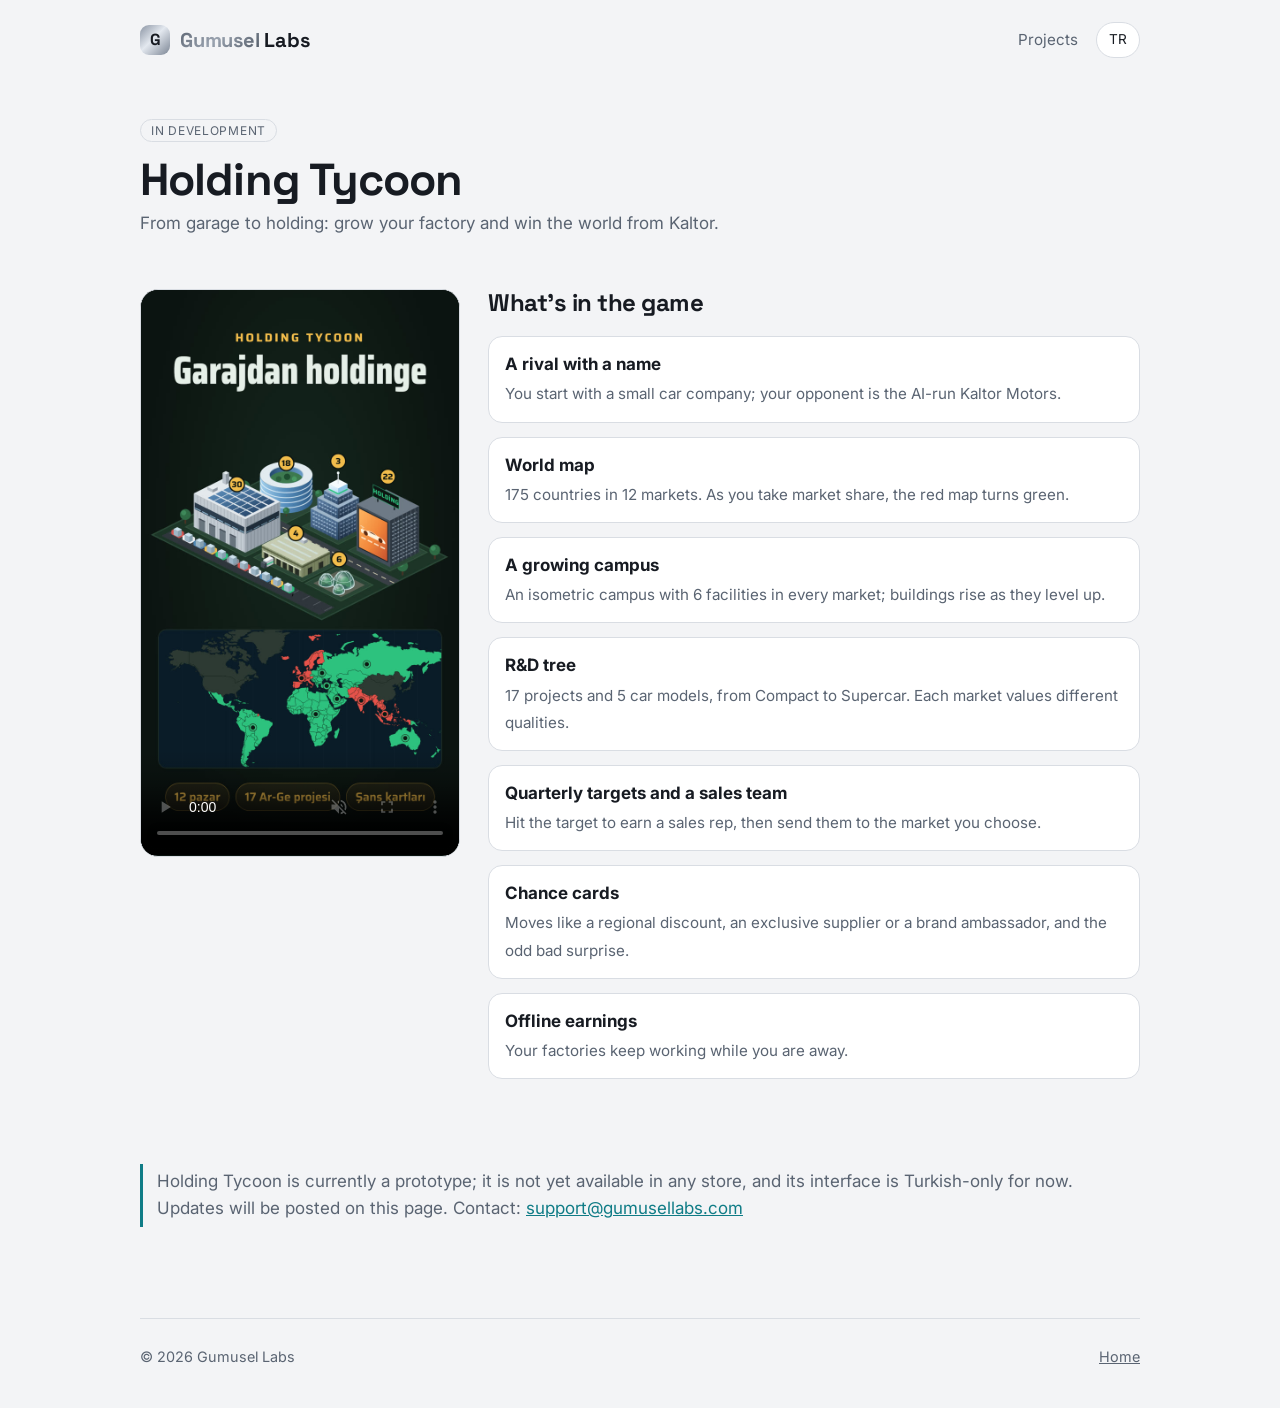
==== holding-tycoon/index.html @ f31e8480 "Holding Tycoon proje sayfası ve ana sayfa kartı Co-Authored-By: Claude Opus 5.5 <noreply@anthropic.c" ====
<!doctype html>
<html lang="en" data-l="en">
<head>
<meta charset="utf-8">
<meta name="viewport" content="width=device-width, initial-scale=1">
<title>Holding Tycoon – Gumusel Labs</title>
<meta name="description" content="Holding Tycoon: an idle tycoon game in development. Grow from a garage to a holding and win the world map from your rival.">
<meta property="og:title" content="Holding Tycoon">
<meta property="og:image" content="https://www.gumusellabs.com/assets/holding-tycoon/poster.jpg">
<link rel="icon" href="/assets/favicon.svg" type="image/svg+xml">
<link rel="preconnect" href="https://fonts.googleapis.com">
<link rel="preconnect" href="https://fonts.gstatic.com" crossorigin>
<link rel="stylesheet" href="https://fonts.googleapis.com/css2?family=Inter:wght@400;600&family=Space+Grotesk:wght@700&display=swap">
<link rel="stylesheet" href="/style.css">
<script src="/lang.js"></script>
</head>
<body>
<div class="wrap">
  <header class="top">
    <a class="brand" href="/"><span class="mark">G</span><span><b>Gumusel</b> Labs</span></a>
    <nav class="links">
      <a href="/#projects"><span lang="tr">Projeler</span><span lang="en">Projects</span></a>
      <button class="lang" type="button" aria-label="Language"><span lang="tr">EN</span><span lang="en">TR</span></button>
    </nav>
  </header>

  <div class="game-head">
    <div>
      <span class="tag"><span lang="tr">Geliştiriliyor</span><span lang="en">In development</span></span>
      <h1 style="margin-top:12px">Holding Tycoon</h1>
      <p lang="tr">Garajdan holdinge: fabrikanı büyüt, dünyayı Kaltor'dan kap.</p>
      <p lang="en">From garage to holding: grow your factory and win the world from Kaltor.</p>
    </div>
  </div>

  <section class="split">
    <video controls muted playsinline preload="metadata" poster="/assets/holding-tycoon/poster.jpg" width="1080" height="1920">
      <source src="/assets/holding-tycoon/fragman.mp4" type="video/mp4">
    </video>
    <div>
      <h2><span lang="tr">Oyunda neler var</span><span lang="en">What's in the game</span></h2>
      <ul class="features" lang="tr">
        <li><b>Adı olan bir rakip</b><span>Küçük bir otomobil şirketiyle başlarsın; karşında yapay zekâ rakibin Kaltor Motors var.</span></li>
        <li><b>Dünya haritası</b><span>175 ülke 12 pazara ayrılır. Pazar payını aldıkça kırmızı harita yeşile döner.</span></li>
        <li><b>Büyüyen yerleşke</b><span>Her pazarda 6 tesisli izometrik bir yerleşke; binalar seviye atladıkça yükselir.</span></li>
        <li><b>Ar-Ge ağacı</b><span>17 proje, Kompakt'tan Süper Spor'a 5 model. Her pazarın önem verdiği nitelikler farklı.</span></li>
        <li><b>Çeyrek hedefleri ve satış ekibi</b><span>Hedefi tutturunca gelen temsilciyi haritada istediğin pazara gönderirsin.</span></li>
        <li><b>Şans kartları</b><span>Bölgesel indirim, özel tedarikçi, marka elçisi gibi hamleler; bazen de kötü sürprizler.</span></li>
        <li><b>Çevrimdışı kazanç</b><span>Sen yokken fabrikalar çalışmaya devam eder.</span></li>
      </ul>
      <ul class="features" lang="en">
        <li><b>A rival with a name</b><span>You start with a small car company; your opponent is the AI-run Kaltor Motors.</span></li>
        <li><b>World map</b><span>175 countries in 12 markets. As you take market share, the red map turns green.</span></li>
        <li><b>A growing campus</b><span>An isometric campus with 6 facilities in every market; buildings rise as they level up.</span></li>
        <li><b>R&amp;D tree</b><span>17 projects and 5 car models, from Compact to Supercar. Each market values different qualities.</span></li>
        <li><b>Quarterly targets and a sales team</b><span>Hit the target to earn a sales rep, then send them to the market you choose.</span></li>
        <li><b>Chance cards</b><span>Moves like a regional discount, an exclusive supplier or a brand ambassador, and the odd bad surprise.</span></li>
        <li><b>Offline earnings</b><span>Your factories keep working while you are away.</span></li>
      </ul>
    </div>
  </section>

  <section>
    <p class="note" lang="tr">Holding Tycoon şu an bir prototip; henüz hiçbir mağazada yayınlanmadı ve arayüzü şimdilik yalnızca Türkçe. Gelişmeler bu sayfada duyurulacak. İletişim: <a href="mailto:support@gumusellabs.com">support@gumusellabs.com</a></p>
    <p class="note" lang="en">Holding Tycoon is currently a prototype; it is not yet available in any store, and its interface is Turkish-only for now. Updates will be posted on this page. Contact: <a href="mailto:support@gumusellabs.com">support@gumusellabs.com</a></p>
  </section>

  <footer>
    <span>© 2026 Gumusel Labs</span>
    <span><a href="/"><span lang="tr">Ana sayfa</span><span lang="en">Home</span></a></span>
  </footer>
</div>
</body>
</html>
---- style.css ----
/* Gumusel Labs: ortak stil. Renkler gümüş tonlu nötrler + tek vurgu. */
:root {
  --bg: #f3f4f6; --surface: #ffffff; --line: #d9dde3; --fg: #171b22; --muted: #5a6472;
  --accent: #0f7c86; --accent-fg: #ffffff;
  --silver: linear-gradient(135deg, #59626f, #9aa3b0 45%, #4f5864);
}
@media (prefers-color-scheme: dark) {
  :root { --bg: #0f1216; --surface: #181c22; --line: #2a3039; --fg: #eef1f5; --muted: #9aa5b4;
    --accent: #45d6cc; --accent-fg: #06282b;
    --silver: linear-gradient(135deg, #aeb7c4, #f1f4f8 45%, #8f99a8); color-scheme: dark; }
}
* { box-sizing: border-box; }
html { -webkit-text-size-adjust: 100%; }
body { margin: 0; background: var(--bg); color: var(--fg); font: 17px/1.6 "Inter", system-ui, "Segoe UI", Roboto, sans-serif; }
a { color: var(--accent); }
img { max-width: 100%; display: block; }
.wrap { max-width: 1040px; margin: 0 auto; padding: 0 20px; }

/* Dil: html[data-l] hangi dildeyse diğerinin öğeleri gizlenir */
html[data-l="tr"] [lang="en"], html[data-l="en"] [lang="tr"] { display: none !important; }

header.top { display: flex; align-items: center; justify-content: space-between; gap: 16px; padding-block: 22px; }
.brand { font: 700 1.25rem/1 "Space Grotesk", system-ui, sans-serif; letter-spacing: -0.01em; color: var(--fg); text-decoration: none; display: inline-flex; align-items: center; gap: 10px; }
.brand .mark { width: 30px; height: 30px; border-radius: 9px; background: linear-gradient(135deg, #8a94a3, #e3e8ef 45%, #7b8594); display: grid; place-items: center; color: #171b22; font-size: 1rem; }
.brand b { background: var(--silver); -webkit-background-clip: text; background-clip: text; color: transparent; }
nav.links { display: flex; align-items: center; gap: 18px; font-size: 0.95rem; }
nav.links a { color: var(--muted); text-decoration: none; }
nav.links a:hover { color: var(--fg); }
.lang { border: 1px solid var(--line); background: var(--surface); color: var(--fg); border-radius: 999px; padding: 6px 12px; font: inherit; font-size: 0.85rem; cursor: pointer; }

.hero { padding-block: 56px 40px; }
.hero h1 { font: 700 clamp(2.2rem, 6vw, 3.6rem)/1.05 "Space Grotesk", system-ui, sans-serif; letter-spacing: -0.03em; margin: 0 0 18px; text-wrap: balance; max-width: 16ch; }
.hero p { color: var(--muted); max-width: 56ch; margin: 0; font-size: 1.1rem; }

h2 { font: 700 1.5rem/1.2 "Space Grotesk", system-ui, sans-serif; letter-spacing: -0.02em; margin: 0 0 18px; }
section { padding-block: 34px; }

.projects { display: grid; grid-template-columns: repeat(auto-fill, minmax(290px, 1fr)); gap: 18px; }
.card { background: var(--surface); border: 1px solid var(--line); border-radius: 18px; overflow: hidden; display: flex; flex-direction: column; text-decoration: none; color: inherit; transition: transform .15s, border-color .15s; }
a.card:hover { transform: translateY(-3px); border-color: var(--accent); }
.card .shot { aspect-ratio: 1024 / 500; object-fit: cover; width: 100%; height: auto; background: #0a6878; }
.card .body { padding: 16px 18px 18px; display: flex; flex-direction: column; gap: 8px; }
.card h3 { margin: 0; font: 700 1.15rem/1.2 "Space Grotesk", system-ui, sans-serif; }
.card p { margin: 0; color: var(--muted); font-size: 0.95rem; }
.tag { align-self: flex-start; font-size: 0.75rem; letter-spacing: 0.06em; text-transform: uppercase; border: 1px solid var(--line); border-radius: 999px; padding: 3px 10px; color: var(--muted); }
.card.empty { border-style: dashed; justify-content: center; min-height: 220px; align-items: center; text-align: center; color: var(--muted); padding: 20px; }

.btn { display: inline-flex; align-items: center; gap: 8px; background: var(--accent); color: var(--accent-fg); text-decoration: none; font-weight: 600; border-radius: 12px; padding: 12px 20px; }
.btn.ghost { background: transparent; color: var(--fg); border: 1px solid var(--line); }
.btn[aria-disabled="true"] { opacity: 0.6; pointer-events: none; }

/* Oyun sayfası */
.game-head { display: flex; gap: 22px; align-items: center; flex-wrap: wrap; padding-block: 36px 18px; }
.game-head img { width: 112px; height: 112px; border-radius: 26px; }
.game-head h1 { font: 700 clamp(1.9rem, 5vw, 2.8rem)/1.1 "Space Grotesk", system-ui, sans-serif; letter-spacing: -0.02em; margin: 0 0 6px; }
.game-head p { margin: 0; color: var(--muted); }
.actions { display: flex; gap: 12px; flex-wrap: wrap; margin-top: 16px; }
.shots { display: flex; gap: 14px; overflow-x: auto; padding-bottom: 10px; scroll-snap-type: x mandatory; }
.shots img { height: 460px; width: auto; max-width: none; border-radius: 18px; border: 1px solid var(--line); scroll-snap-align: start; }
.features { display: grid; grid-template-columns: repeat(auto-fit, minmax(240px, 1fr)); gap: 14px; padding: 0; margin: 0; list-style: none; }
.features li { background: var(--surface); border: 1px solid var(--line); border-radius: 14px; padding: 14px 16px; }
.features b { display: block; margin-bottom: 2px; }
.features span { color: var(--muted); font-size: 0.95rem; }

.prose { max-width: 70ch; }
.prose h1 { font: 700 2rem/1.15 "Space Grotesk", system-ui, sans-serif; letter-spacing: -0.02em; }
.prose h2 { font-size: 1.15rem; margin-top: 1.8em; margin-bottom: 0.4em; }
.prose small { color: var(--muted); }

footer { border-top: 1px solid var(--line); margin-top: 40px; padding-block: 26px 40px; color: var(--muted); font-size: 0.9rem; display: flex; gap: 16px; justify-content: space-between; flex-wrap: wrap; }
footer a { color: var(--muted); }

/* Dikey tanıtım görseli kart başlığında: yerleşkenin olduğu bant görünsün */
.card .shot.tall { object-position: 50% 40%; }
/* Proje sayfasında dikey fragman + yanında metin */
.split { display: grid; grid-template-columns: minmax(0, 320px) minmax(0, 1fr); gap: 28px; align-items: start; }
.split video, .split .poster { width: 100%; height: auto; border-radius: 18px; border: 1px solid var(--line); background: #0b1410; }
.split .features { grid-template-columns: 1fr; }
@media (max-width: 720px) { .split { grid-template-columns: 1fr; } .split video { max-width: 320px; margin-inline: auto; } }
.note { border-left: 3px solid var(--accent); padding: 4px 0 4px 14px; color: var(--muted); }
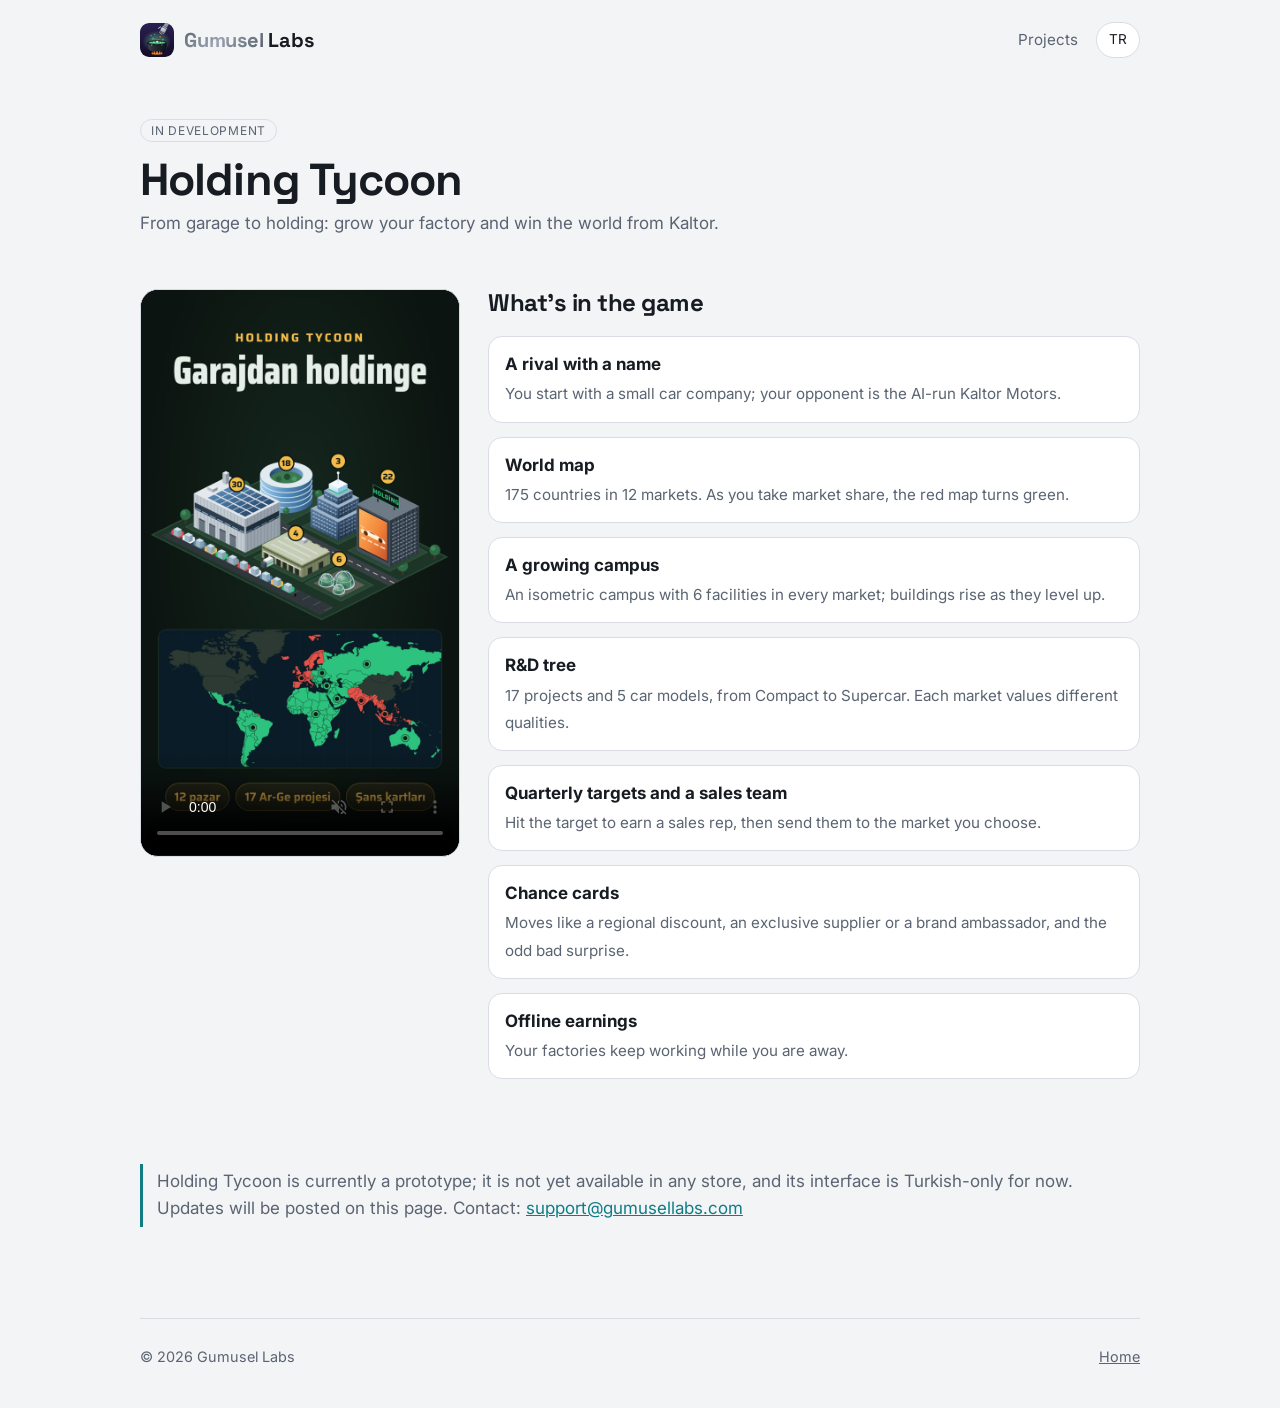
==== commit 25c8dd2f: "Gumusel Labs logosu: kazan ve gümüş el Co-Authored-By: Claude Opus 5.5 <noreply@anthropic.com>" ====
--- a/holding-tycoon/index.html
+++ b/holding-tycoon/index.html
@@ -17,7 +17,7 @@
 <body>
 <div class="wrap">
   <header class="top">
-    <a class="brand" href="/"><span class="mark">G</span><span><b>Gumusel</b> Labs</span></a>
+    <a class="brand" href="/"><img class="mark" src="/assets/favicon.svg" alt="" width="34" height="34"><span><b>Gumusel</b> Labs</span></a>
     <nav class="links">
       <a href="/#projects"><span lang="tr">Projeler</span><span lang="en">Projects</span></a>
       <button class="lang" type="button" aria-label="Language"><span lang="tr">EN</span><span lang="en">TR</span></button>
--- a/style.css
+++ b/style.css
@@ -21,7 +21,7 @@
 
 header.top { display: flex; align-items: center; justify-content: space-between; gap: 16px; padding-block: 22px; }
 .brand { font: 700 1.25rem/1 "Space Grotesk", system-ui, sans-serif; letter-spacing: -0.01em; color: var(--fg); text-decoration: none; display: inline-flex; align-items: center; gap: 10px; }
-.brand .mark { width: 30px; height: 30px; border-radius: 9px; background: linear-gradient(135deg, #8a94a3, #e3e8ef 45%, #7b8594); display: grid; place-items: center; color: #171b22; font-size: 1rem; }
+.brand .mark { width: 34px; height: 34px; border-radius: 9px; }
 .brand b { background: var(--silver); -webkit-background-clip: text; background-clip: text; color: transparent; }
 nav.links { display: flex; align-items: center; gap: 18px; font-size: 0.95rem; }
 nav.links a { color: var(--muted); text-decoration: none; }
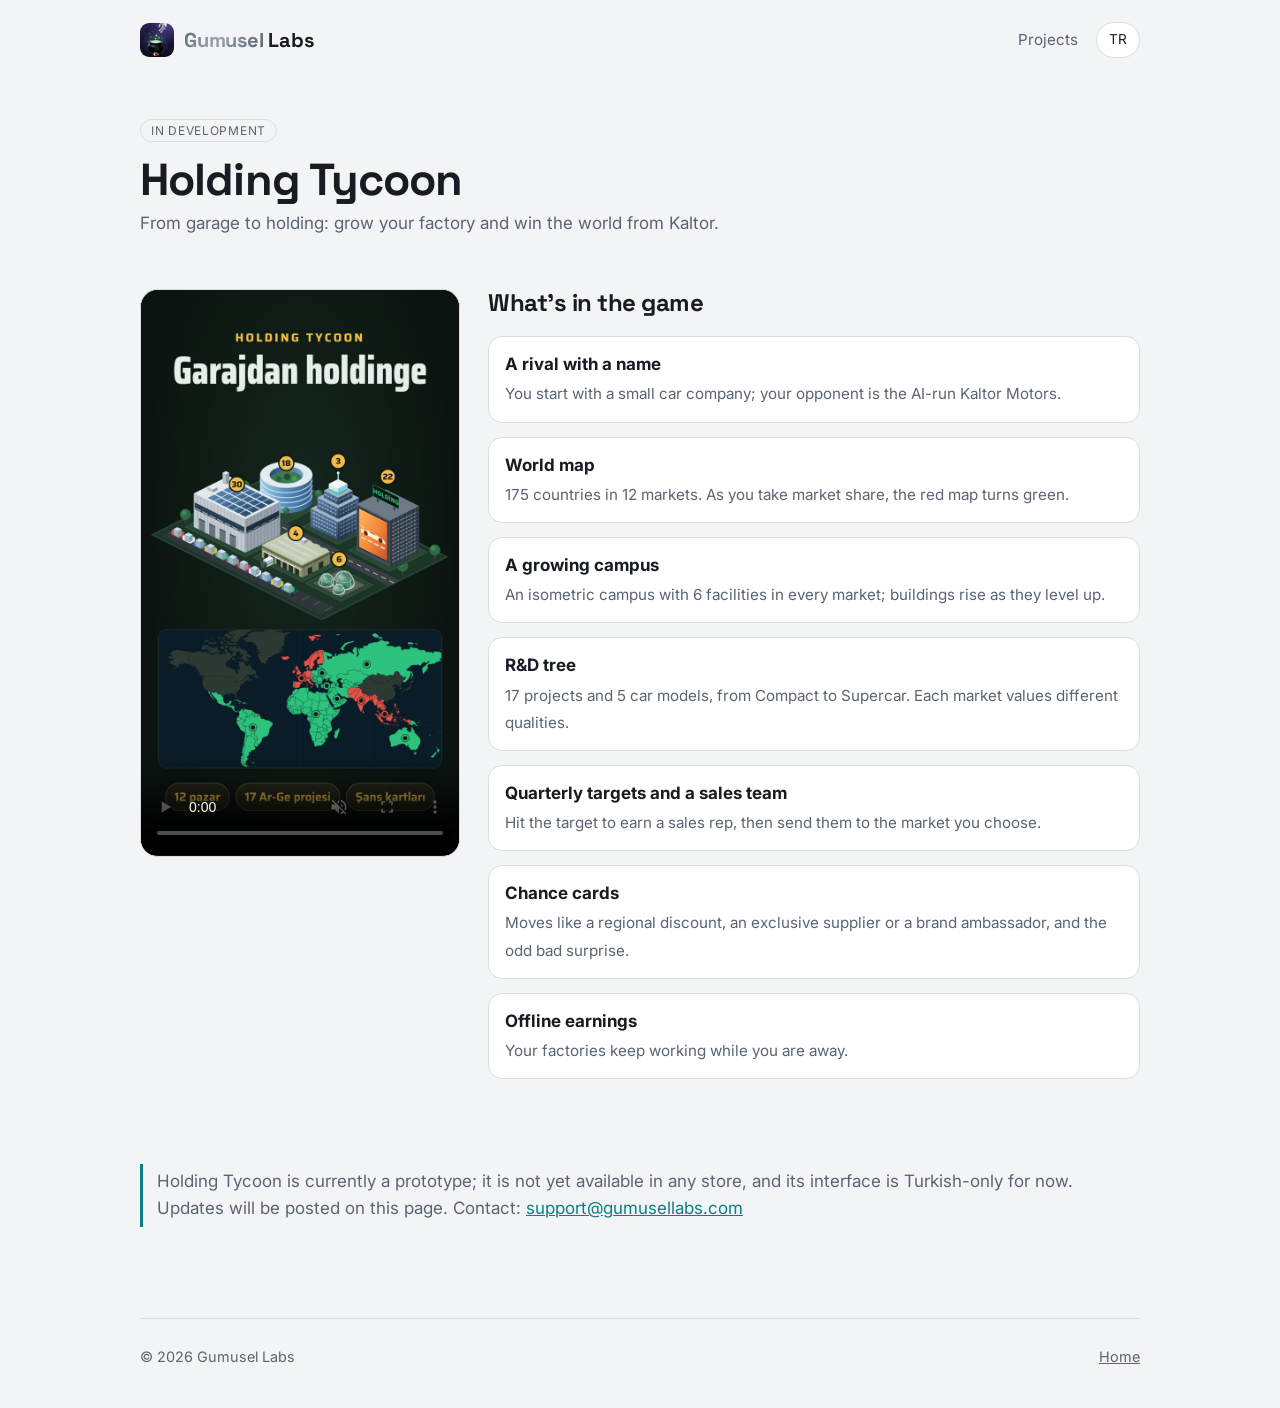
==== commit a9ef9dfe: "Stüdyo logosu: Blender render'ı (kazan ve krom el) Co-Authored-By: Claude Opus 5.5 <noreply@anthropi" ====
--- a/holding-tycoon/index.html
+++ b/holding-tycoon/index.html
@@ -7,7 +7,7 @@
 <meta name="description" content="Holding Tycoon: an idle tycoon game in development. Grow from a garage to a holding and win the world map from your rival.">
 <meta property="og:title" content="Holding Tycoon">
 <meta property="og:image" content="https://www.gumusellabs.com/assets/holding-tycoon/poster.jpg">
-<link rel="icon" href="/assets/favicon.svg" type="image/svg+xml">
+<link rel="icon" href="/assets/icon_192.png" type="image/png">
 <link rel="preconnect" href="https://fonts.googleapis.com">
 <link rel="preconnect" href="https://fonts.gstatic.com" crossorigin>
 <link rel="stylesheet" href="https://fonts.googleapis.com/css2?family=Inter:wght@400;600&family=Space+Grotesk:wght@700&display=swap">
@@ -17,7 +17,7 @@
 <body>
 <div class="wrap">
   <header class="top">
-    <a class="brand" href="/"><img class="mark" src="/assets/favicon.svg" alt="" width="34" height="34"><span><b>Gumusel</b> Labs</span></a>
+    <a class="brand" href="/"><img class="mark" src="/assets/icon_192.png" alt="" width="34" height="34"><span><b>Gumusel</b> Labs</span></a>
     <nav class="links">
       <a href="/#projects"><span lang="tr">Projeler</span><span lang="en">Projects</span></a>
       <button class="lang" type="button" aria-label="Language"><span lang="tr">EN</span><span lang="en">TR</span></button>
--- a/style.css
+++ b/style.css
@@ -78,3 +78,10 @@
 .split .features { grid-template-columns: 1fr; }
 @media (max-width: 720px) { .split { grid-template-columns: 1fr; } .split video { max-width: 320px; margin-inline: auto; } }
 .note { border-left: 3px solid var(--accent); padding: 4px 0 4px 14px; color: var(--muted); }
+
+/* Ana sayfa başlığı: metin solda, stüdyo logosu sağda; dar ekranda logo küçülüp üste geçer */
+.hero { display: flex; align-items: center; justify-content: space-between; gap: 32px; }
+.hero-text { min-width: 0; }
+.hero-logo { width: 240px; height: 240px; flex: none; border-radius: 54px; box-shadow: 0 18px 40px rgba(18, 13, 38, 0.28); }
+@media (max-width: 760px) { .hero { flex-direction: column-reverse; align-items: flex-start; gap: 22px; } .hero-logo { width: 120px; height: 120px; border-radius: 27px; } }
+.brand { white-space: nowrap; }
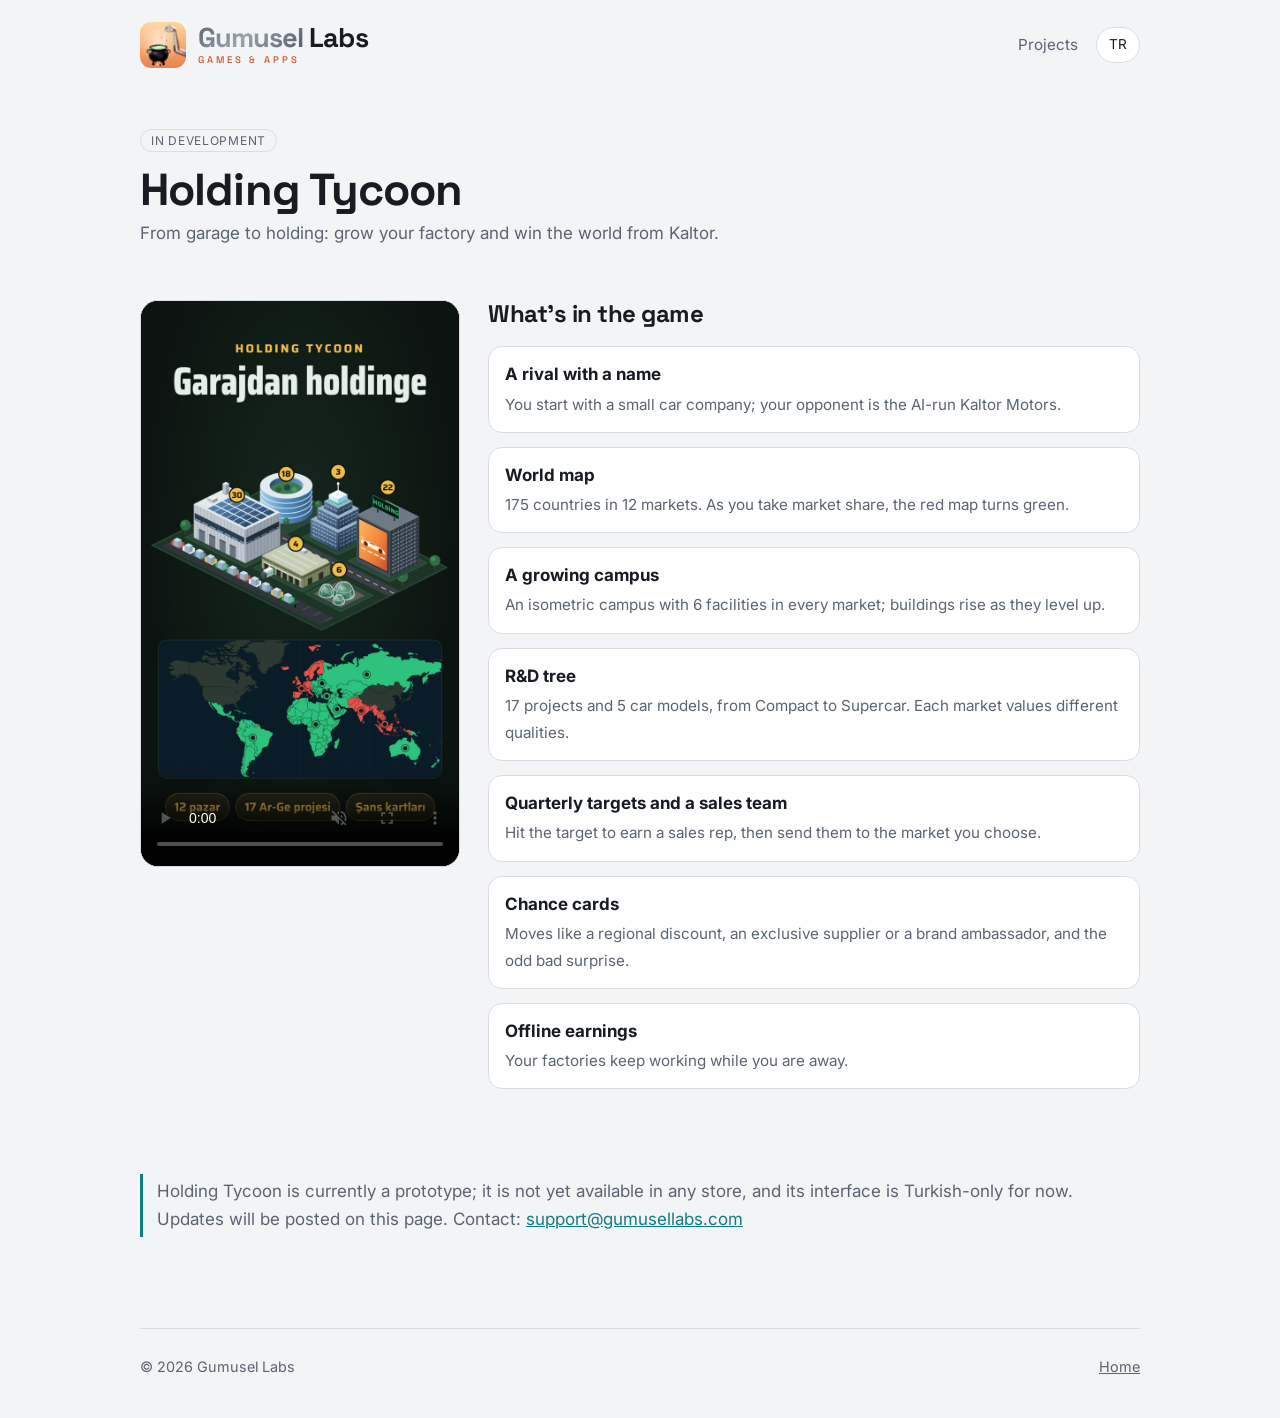
==== commit 826bab68: "Başlıktaki marka yazısı yazılı logo biçiminde Co-Authored-By: Claude Opus 5.5 <noreply@anthropic.com" ====
--- a/holding-tycoon/index.html
+++ b/holding-tycoon/index.html
@@ -10,14 +10,14 @@
 <link rel="icon" href="/assets/icon_192.png" type="image/png">
 <link rel="preconnect" href="https://fonts.googleapis.com">
 <link rel="preconnect" href="https://fonts.gstatic.com" crossorigin>
-<link rel="stylesheet" href="https://fonts.googleapis.com/css2?family=Inter:wght@400;600&family=Space+Grotesk:wght@700&display=swap">
+<link rel="stylesheet" href="https://fonts.googleapis.com/css2?family=Inter:wght@400;600&family=Space+Grotesk:wght@500;700&display=swap">
 <link rel="stylesheet" href="/style.css">
 <script src="/lang.js"></script>
 </head>
 <body>
 <div class="wrap">
   <header class="top">
-    <a class="brand" href="/"><img class="mark" src="/assets/icon_192.png" alt="" width="34" height="34"><span><b>Gumusel</b> Labs</span></a>
+    <a class="brand" href="/"><img class="mark" src="/assets/icon_192.png" alt="" width="34" height="34"><span class="word"><span class="name"><b>Gumusel</b> Labs</span><span class="sub">Games &amp; Apps</span></span></a>
     <nav class="links">
       <a href="/#projects"><span lang="tr">Projeler</span><span lang="en">Projects</span></a>
       <button class="lang" type="button" aria-label="Language"><span lang="tr">EN</span><span lang="en">TR</span></button>
--- a/style.css
+++ b/style.css
@@ -82,6 +82,18 @@
 /* Ana sayfa başlığı: metin solda, stüdyo logosu sağda; dar ekranda logo küçülüp üste geçer */
 .hero { display: flex; align-items: center; justify-content: space-between; gap: 32px; }
 .hero-text { min-width: 0; }
-.hero-logo { width: 240px; height: 240px; flex: none; border-radius: 54px; box-shadow: 0 18px 40px rgba(18, 13, 38, 0.28); }
+.hero-logo { width: 240px; height: 240px; flex: none; border-radius: 54px; box-shadow: 0 18px 40px rgba(160, 80, 30, 0.28); }
 @media (max-width: 760px) { .hero { flex-direction: column-reverse; align-items: flex-start; gap: 22px; } .hero-logo { width: 120px; height: 120px; border-radius: 27px; } }
 .brand { white-space: nowrap; }
+
+/* Marka yazisi: gumus "Gumusel" + koyu "Labs", altinda aralikli "GAMES & APPS" (logo dosyasindaki yazili logoyla ayni) */
+:root { --warm: #c8552b; }
+@media (prefers-color-scheme: dark) { :root { --warm: #ffb37a; } }
+.brand { gap: 12px; }
+.brand .mark { width: 46px; height: 46px; border-radius: 11px; }
+.brand .word { display: flex; flex-direction: column; gap: 5px; }
+.brand .name { font-size: 1.7rem; letter-spacing: -0.035em; line-height: 1; }
+.brand .sub { font: 500 0.6rem/1 "Space Grotesk", system-ui, sans-serif; letter-spacing: 0.32em; text-transform: uppercase; color: var(--warm); }
+@media (max-width: 480px) { .brand .name { font-size: 1.35rem; } .brand .mark { width: 40px; height: 40px; } .brand .sub { font-size: 0.52rem; } }
+/* Dar ekranda marka yazisina yer kalsin: sayfa ici baglantilar gizlenir, dil dugmesi kalir */
+@media (max-width: 480px) { nav.links a { display: none; } }
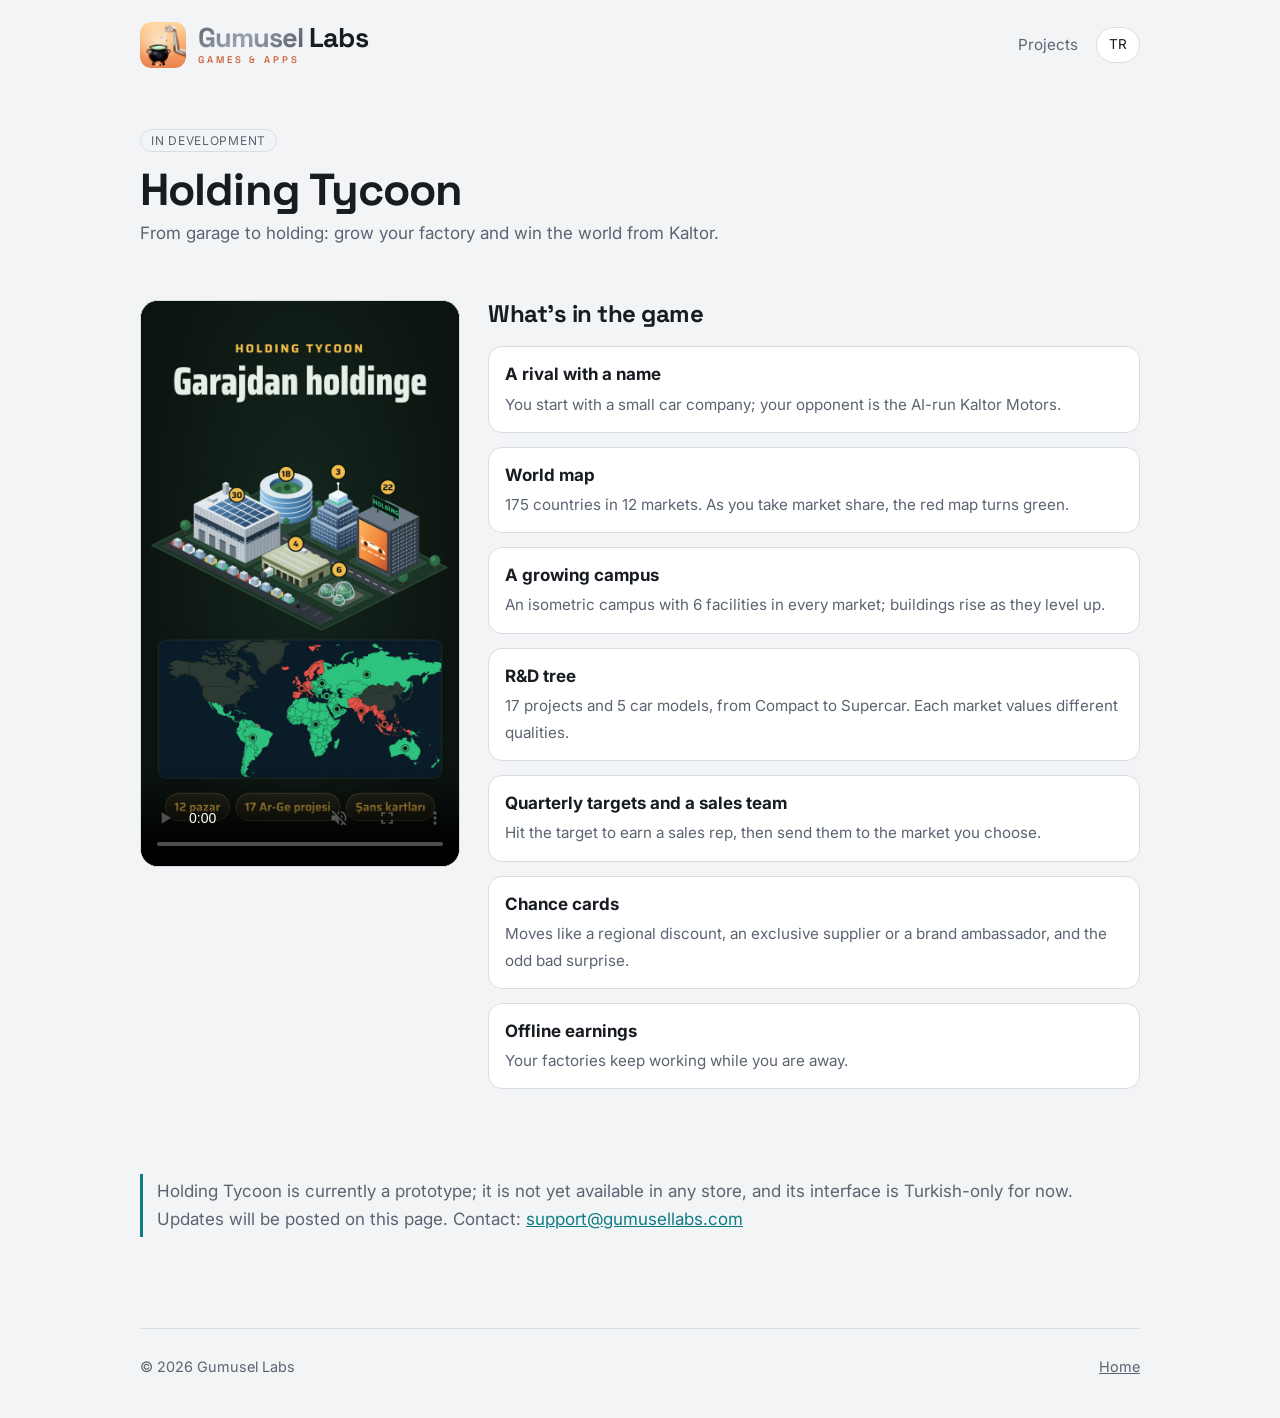
==== commit 157b4550: "Stil dosyasına sürüm eki (önbellek) Co-Authored-By: Claude Opus 5.5 <noreply@anthropic.com>" ====
--- a/holding-tycoon/index.html
+++ b/holding-tycoon/index.html
@@ -11,8 +11,8 @@
 <link rel="preconnect" href="https://fonts.googleapis.com">
 <link rel="preconnect" href="https://fonts.gstatic.com" crossorigin>
 <link rel="stylesheet" href="https://fonts.googleapis.com/css2?family=Inter:wght@400;600&family=Space+Grotesk:wght@500;700&display=swap">
-<link rel="stylesheet" href="/style.css">
-<script src="/lang.js"></script>
+<link rel="stylesheet" href="/style.css?v=4">
+<script src="/lang.js?v=4"></script>
 </head>
 <body>
 <div class="wrap">
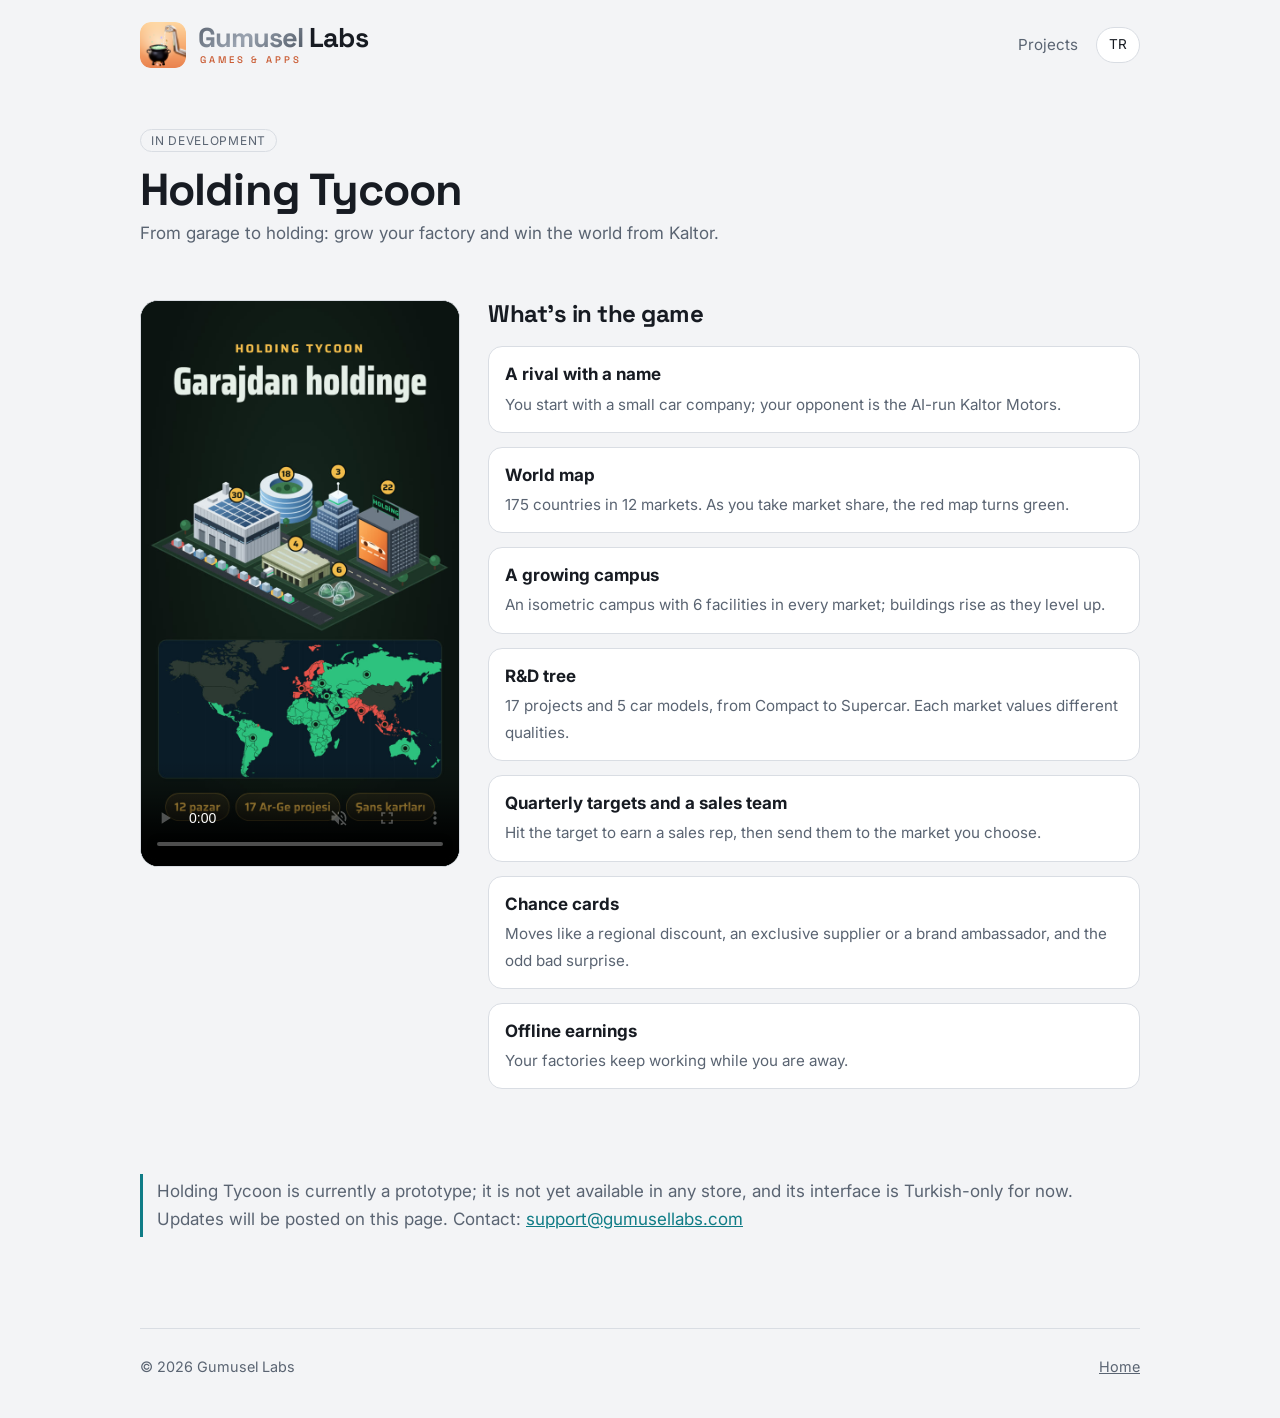
==== commit a2e59a93: "Alt yazıyı marka adının sol kenarına hizala Co-Authored-By: Claude Opus 5.5 <noreply@anthropic.com>" ====
--- a/holding-tycoon/index.html
+++ b/holding-tycoon/index.html
@@ -11,7 +11,7 @@
 <link rel="preconnect" href="https://fonts.googleapis.com">
 <link rel="preconnect" href="https://fonts.gstatic.com" crossorigin>
 <link rel="stylesheet" href="https://fonts.googleapis.com/css2?family=Inter:wght@400;600&family=Space+Grotesk:wght@500;700&display=swap">
-<link rel="stylesheet" href="/style.css?v=4">
+<link rel="stylesheet" href="/style.css?v=5">
 <script src="/lang.js?v=4"></script>
 </head>
 <body>
--- a/style.css
+++ b/style.css
@@ -97,3 +97,4 @@
 @media (max-width: 480px) { .brand .name { font-size: 1.35rem; } .brand .mark { width: 40px; height: 40px; } .brand .sub { font-size: 0.52rem; } }
 /* Dar ekranda marka yazisina yer kalsin: sayfa ici baglantilar gizlenir, dil dugmesi kalir */
 @media (max-width: 480px) { nav.links a { display: none; } }
+.brand .sub { margin-left: 2px; }
